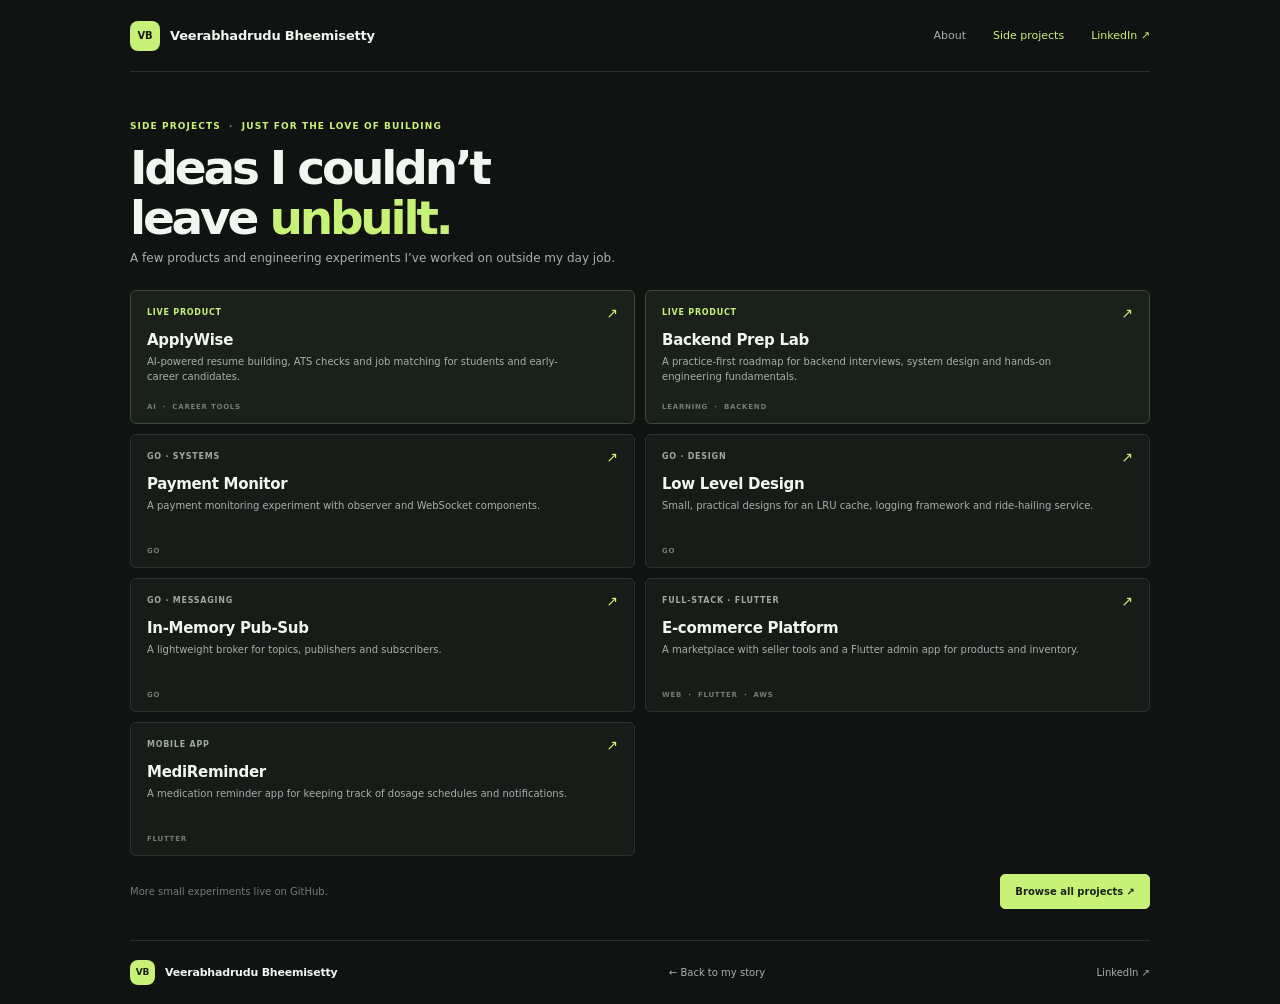
==== projects.html @ 704fee0c "Add career timeline and dedicated projects page" ====
<!doctype html>
<html lang="en">
  <head>
    <meta charset="UTF-8" />
    <meta name="viewport" content="width=device-width, initial-scale=1" />
    <meta name="theme-color" content="#101312" />
    <meta name="description" content="Side projects and experiments built by Veerabhadrudu Bheemisetty: ApplyWise, Backend Prep Lab, Go systems and product prototypes." />
    <meta property="og:title" content="Side Projects — Veerabhadrudu Bheemisetty" />
    <meta property="og:description" content="A few things I’ve built outside my day job." />
    <title>Side Projects — Veerabhadrudu Bheemisetty</title>
    <link rel="icon" type="image/svg+xml" href="./favicon.svg" />
    <link rel="stylesheet" href="./timeline.css?v=2page" />
  </head>
  <body>
    <header class="header">
      <a class="brand" href="./"><span class="brand-icon">VB</span><span>Veerabhadrudu Bheemisetty</span></a>
      <nav aria-label="Main navigation"><a href="./">About</a><a class="active" href="./projects.html">Side projects</a><a class="nav-linkedin" href="https://www.linkedin.com/in/veerabhadrudu1729/" target="_blank" rel="noreferrer">LinkedIn ↗</a></nav>
    </header>

    <main class="projects-page">
      <section class="projects-intro"><p class="eyebrow">SIDE PROJECTS <span>·</span> JUST FOR THE LOVE OF BUILDING</p><h1>Ideas I couldn’t<br />leave <em>unbuilt.</em></h1><p>A few products and engineering experiments I’ve worked on outside my day job.</p></section>
      <section class="project-grid" aria-label="Projects">
        <a class="project-card featured" href="https://applywise.vegrade.com/" target="_blank" rel="noreferrer"><span class="project-top"><span class="project-kicker">LIVE PRODUCT</span><span class="project-arrow">↗</span></span><h2>ApplyWise</h2><p>AI-powered resume building, ATS checks and job matching for students and early-career candidates.</p><span class="project-stack">AI <i>·</i> CAREER TOOLS</span></a>
        <a class="project-card featured" href="https://backendprep.vegrade.com/#/" target="_blank" rel="noreferrer"><span class="project-top"><span class="project-kicker">LIVE PRODUCT</span><span class="project-arrow">↗</span></span><h2>Backend Prep Lab</h2><p>A practice-first roadmap for backend interviews, system design and hands-on engineering fundamentals.</p><span class="project-stack">LEARNING <i>·</i> BACKEND</span></a>
        <a class="project-card" href="https://github.com/veera-1729/payment-monitor" target="_blank" rel="noreferrer"><span class="project-top"><span class="project-kicker">GO · SYSTEMS</span><span class="project-arrow">↗</span></span><h2>Payment Monitor</h2><p>A payment monitoring experiment with observer and WebSocket components.</p><span class="project-stack">GO</span></a>
        <a class="project-card" href="https://github.com/veera-1729/low-level-design" target="_blank" rel="noreferrer"><span class="project-top"><span class="project-kicker">GO · DESIGN</span><span class="project-arrow">↗</span></span><h2>Low Level Design</h2><p>Small, practical designs for an LRU cache, logging framework and ride-hailing service.</p><span class="project-stack">GO</span></a>
        <a class="project-card" href="https://github.com/veera-1729/inmemory-pub-sub" target="_blank" rel="noreferrer"><span class="project-top"><span class="project-kicker">GO · MESSAGING</span><span class="project-arrow">↗</span></span><h2>In-Memory Pub-Sub</h2><p>A lightweight broker for topics, publishers and subscribers.</p><span class="project-stack">GO</span></a>
        <a class="project-card" href="https://www.linkedin.com/in/veerabhadrudu1729/" target="_blank" rel="noreferrer"><span class="project-top"><span class="project-kicker">FULL-STACK · FLUTTER</span><span class="project-arrow">↗</span></span><h2>E-commerce Platform</h2><p>A marketplace with seller tools and a Flutter admin app for products and inventory.</p><span class="project-stack">WEB <i>·</i> FLUTTER <i>·</i> AWS</span></a>
        <a class="project-card" href="https://www.linkedin.com/in/veerabhadrudu1729/" target="_blank" rel="noreferrer"><span class="project-top"><span class="project-kicker">MOBILE APP</span><span class="project-arrow">↗</span></span><h2>MediReminder</h2><p>A medication reminder app for keeping track of dosage schedules and notifications.</p><span class="project-stack">FLUTTER</span></a>
      </section>
      <div class="projects-footer"><span>More small experiments live on GitHub.</span><a class="button-primary" href="https://github.com/veera-1729?tab=repositories" target="_blank" rel="noreferrer">Browse all projects ↗</a></div>
    </main>

    <footer class="footer"><a class="brand" href="./"><span class="brand-icon">VB</span><span>Veerabhadrudu Bheemisetty</span></a><a href="./">← Back to my story</a><a href="https://www.linkedin.com/in/veerabhadrudu1729/" target="_blank" rel="noreferrer">LinkedIn ↗</a></footer>
  </body>
</html>
---- timeline.css ----
:root{color-scheme:dark;--bg:#101312;--panel:#171c19;--line:#2a322d;--text:#f2f5f0;--muted:#a8b0aa;--dim:#727c74;--accent:#c8f277;--width:1020px;font-family:Inter,ui-sans-serif,system-ui,-apple-system,BlinkMacSystemFont,"Segoe UI",sans-serif}*{box-sizing:border-box}html{scroll-behavior:smooth}body{margin:0;background:var(--bg);color:var(--text);-webkit-font-smoothing:antialiased}a{color:inherit;text-decoration:none}a:focus-visible{outline:2px solid var(--accent);outline-offset:4px}.header,.footer,main{width:min(var(--width),calc(100% - 56px));margin:0 auto}.header{height:72px;display:flex;align-items:center;justify-content:space-between;border-bottom:1px solid var(--line)}.brand{display:flex;align-items:center;gap:10px;font-size:13px;font-weight:650;letter-spacing:-.2px}.brand-icon{width:30px;height:30px;display:grid;place-items:center;background:var(--accent);color:#192016;border-radius:8px;font-size:10px;font-weight:800}.header nav{display:flex;align-items:center;gap:27px}.header nav a,.footer>a:last-child,.footer>a:nth-child(2){color:var(--muted);font-size:11px;transition:color .16s}.header nav a:hover,.header nav .active,.header nav .nav-linkedin,.footer>a:hover{color:var(--accent)}.header nav span{padding-left:3px}.hero{min-height:415px;padding:52px 0 47px;display:grid;grid-template-columns:1fr 280px;align-items:center;gap:56px}.hero-copy{max-width:625px}.eyebrow{color:var(--accent);font-size:9px;font-weight:700;letter-spacing:1.1px;margin:0}.eyebrow span{color:#829468;padding:0 4px}.hero h1,.projects-intro h1{margin:18px 0 17px;font-size:clamp(43px,5.3vw,61px);line-height:1.06;letter-spacing:-3.2px;font-weight:670}.hero h1 em,.projects-intro h1 em{color:var(--accent);font-style:normal}.hero-lede{max-width:600px;color:#c3cac4;font-size:14px;line-height:1.8;margin:0}.hero-lede strong{color:var(--text)}.hero-links{display:flex;align-items:center;gap:22px;margin-top:22px}.button-primary{min-height:40px;padding:0 14px;display:inline-flex;align-items:center;gap:13px;background:var(--accent);border:1px solid var(--accent);border-radius:5px;color:#1c231a;font-weight:700;font-size:11px;transition:background .15s}.button-primary:hover{background:#d7ff90}.button-text{font-size:11px;color:var(--text)}.button-text:hover{color:var(--accent)}.portrait{position:relative;width:280px;height:280px;margin:0;overflow:hidden;border:1px solid #39433b;border-radius:9px;background:var(--panel)}.portrait img{width:100%;height:100%;display:block;object-fit:cover;object-position:center 35%}.portrait figcaption{position:absolute;bottom:0;left:0;right:0;padding:17px 11px 9px;background:linear-gradient(transparent,rgba(10,15,12,.8));color:#f0f2ed;font-size:8px;letter-spacing:1px}.timeline-section{padding:27px 0 33px;border-top:1px solid var(--line)}.section-heading{display:flex;align-items:end;justify-content:space-between;margin-bottom:23px}.section-heading h2{font-size:23px;line-height:1.2;letter-spacing:-.8px;margin:7px 0 0;font-weight:620}.timeline-source{color:var(--muted);font-size:10px}.timeline-source:hover{color:var(--accent)}.timeline{list-style:none;padding:0;margin:0}.timeline li{position:relative;display:grid;grid-template-columns:110px 1fr 120px;align-items:start;gap:16px;padding:13px 0 13px 23px;border-top:1px solid #222925}.timeline li:before{content:"";position:absolute;left:5px;top:0;bottom:0;width:1px;background:#364237}.timeline li:first-child:before{top:16px}.timeline li:last-child:before{bottom:calc(100% - 20px)}.timeline-marker{position:absolute;left:0;top:18px;width:11px;height:11px;border:2px solid #718858;border-radius:50%;background:var(--bg);z-index:1}.timeline .current .timeline-marker{border-color:var(--accent);background:var(--accent);box-shadow:0 0 0 4px rgba(200,242,119,.1)}.timeline-date,.timeline-type{padding-top:2px;color:var(--dim);font-size:8px;letter-spacing:.9px;font-weight:700}.timeline .current .timeline-date{color:var(--accent)}.timeline-content h3{font-size:12px;margin:0 0 4px;font-weight:650}.timeline-content h3 span{color:var(--dim);padding:0 3px}.timeline-content p{font-size:10px;line-height:1.6;color:var(--muted);margin:0}.timeline-type{text-align:right;font-size:7px}.dates-note{margin:14px 0 0 23px;color:#6f7971;font-size:9px}.footer{min-height:64px;display:flex;align-items:center;justify-content:space-between;border-top:1px solid var(--line)}.footer .brand{font-size:11px}.footer .brand-icon{width:25px;height:25px;font-size:9px}.footer p{margin:0;color:var(--dim);font-size:10px}.footer>a:last-child,.footer>a:nth-child(2){font-size:10px}.projects-page{padding-top:49px;padding-bottom:31px}.projects-intro{margin-bottom:25px}.projects-intro h1{margin:12px 0 8px;font-size:47px}.projects-intro>p:last-child{color:var(--muted);font-size:12px;margin:0}.project-grid{display:grid;grid-template-columns:repeat(2,minmax(0,1fr));gap:10px}.project-card{min-height:134px;display:flex;flex-direction:column;align-items:flex-start;padding:14px 16px 12px;border:1px solid var(--line);border-radius:6px;background:var(--panel);transition:border-color .16s,transform .16s}.project-card:hover{border-color:#778a58;transform:translateY(-2px)}.project-card.featured{background:#19211a;border-color:#3b4b35}.project-top{width:100%;display:flex;align-items:center;justify-content:space-between}.project-kicker,.project-stack{color:#9ca99e;font-size:8px;font-weight:700;letter-spacing:.75px}.featured .project-kicker{color:var(--accent)}.project-arrow{color:var(--accent);font-size:14px}.project-card h2{font-size:15px;letter-spacing:-.3px;margin:10px 0 5px}.project-card p{max-width:440px;color:var(--muted);font-size:10px;line-height:1.5;margin:0 0 10px}.project-stack{margin-top:auto;color:var(--dim);font-size:7px}.project-stack i{font-style:normal;color:#818a80;padding:0 3px}.projects-footer{display:flex;justify-content:space-between;align-items:center;margin-top:18px}.projects-footer>span{color:var(--dim);font-size:10px}.projects-footer .button-primary{min-height:35px;font-size:10px}.page-projects .footer{margin-top:0}
@media(min-width:1300px){.hero{min-height:448px}.portrait{width:300px;height:300px}}
@media(max-width:680px){.header,.footer,main{width:calc(100% - 36px)}.header{height:63px}.brand{font-size:11px;gap:7px}.brand-icon{width:27px;height:27px}.header nav{gap:14px}.header nav a{font-size:9px}.hero{min-height:0;grid-template-columns:1fr 155px;gap:21px;padding:37px 0 35px}.hero h1{font-size:41px;letter-spacing:-2.3px}.hero-lede{font-size:11px;line-height:1.65}.portrait{width:155px;height:190px}.hero-links{gap:14px;margin-top:17px}.button-primary{font-size:10px;min-height:37px;padding:0 11px}.button-text{font-size:10px}.timeline-section{padding-top:23px}.section-heading{margin-bottom:16px}.section-heading h2{font-size:20px}.timeline li{grid-template-columns:78px 1fr;gap:9px;padding-top:12px;padding-bottom:12px}.timeline-type{display:none}.timeline-content h3{font-size:11px}.timeline-content p{font-size:9px}.timeline-date{font-size:7px}.dates-note{font-size:8px}.footer p{display:none}.projects-page{padding-top:34px}.projects-intro h1{font-size:42px;letter-spacing:-2px}.project-grid{grid-template-columns:1fr;gap:8px}.project-card{min-height:120px;padding:13px 14px}.project-card h2{margin-top:8px}.project-card p{font-size:10px}.projects-footer>span{max-width:130px;line-height:1.5}.footer>a:last-child,.footer>a:nth-child(2){font-size:9px}}
@media(max-width:390px){.hero{grid-template-columns:1fr 125px;gap:14px}.hero h1{font-size:35px;letter-spacing:-2px}.portrait{width:125px;height:165px}.header nav{gap:10px}.header nav a{font-size:8px}}
@media(prefers-reduced-motion:reduce){html{scroll-behavior:auto}*,*::before,*::after{transition:none!important}}
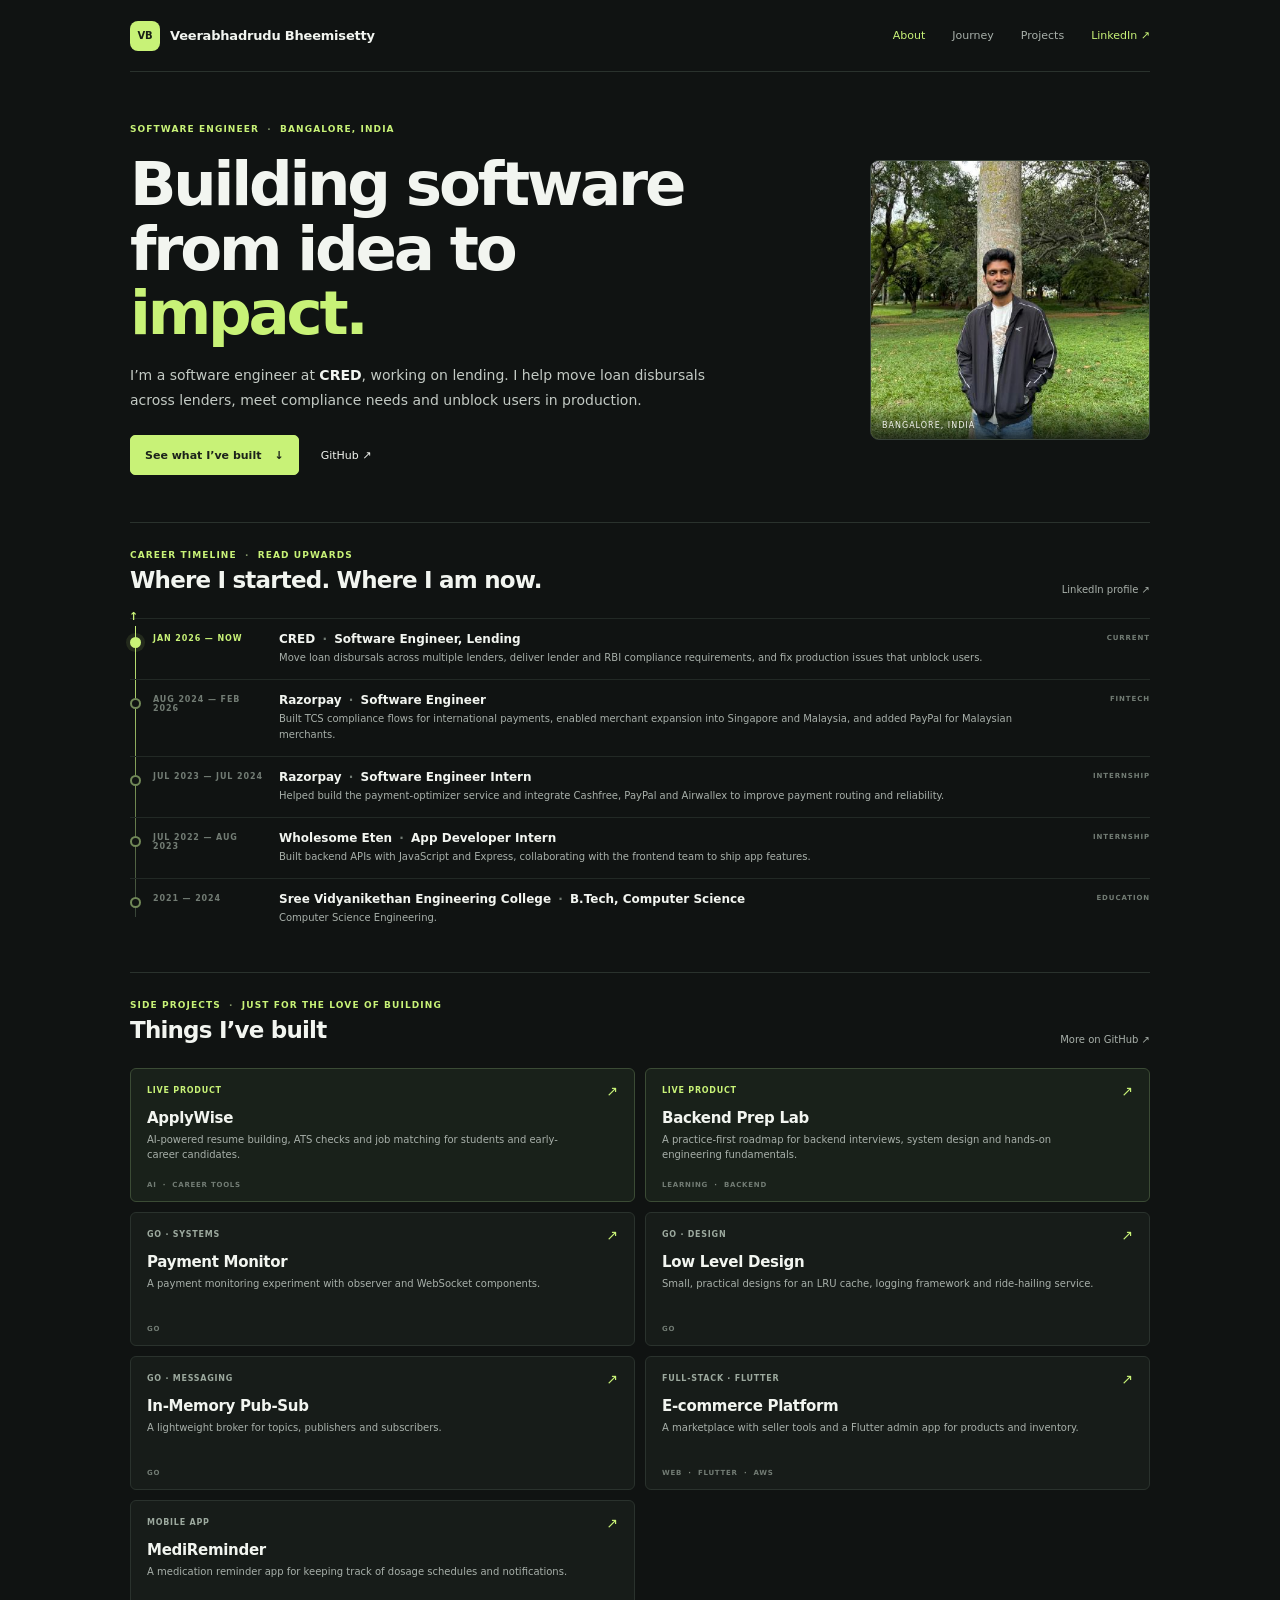
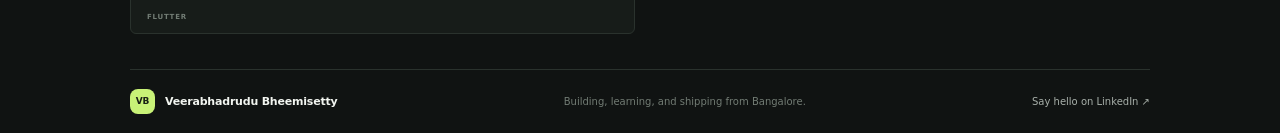
==== commit 1d2e2fe7: "Show projects in the main portfolio page" ====
--- a/projects.html
+++ b/projects.html
@@ -3,34 +3,9 @@
   <head>
     <meta charset="UTF-8" />
     <meta name="viewport" content="width=device-width, initial-scale=1" />
-    <meta name="theme-color" content="#101312" />
-    <meta name="description" content="Side projects and experiments built by Veerabhadrudu Bheemisetty: ApplyWise, Backend Prep Lab, Go systems and product prototypes." />
-    <meta property="og:title" content="Side Projects — Veerabhadrudu Bheemisetty" />
-    <meta property="og:description" content="A few things I’ve built outside my day job." />
-    <title>Side Projects — Veerabhadrudu Bheemisetty</title>
-    <link rel="icon" type="image/svg+xml" href="./favicon.svg" />
-    <link rel="stylesheet" href="./timeline.css?v=2page" />
+    <meta http-equiv="refresh" content="0; url=./#projects" />
+    <title>Projects — Veerabhadrudu Bheemisetty</title>
+    <script>window.location.replace("./#projects");</script>
   </head>
-  <body>
-    <header class="header">
-      <a class="brand" href="./"><span class="brand-icon">VB</span><span>Veerabhadrudu Bheemisetty</span></a>
-      <nav aria-label="Main navigation"><a href="./">About</a><a class="active" href="./projects.html">Side projects</a><a class="nav-linkedin" href="https://www.linkedin.com/in/veerabhadrudu1729/" target="_blank" rel="noreferrer">LinkedIn ↗</a></nav>
-    </header>
-
-    <main class="projects-page">
-      <section class="projects-intro"><p class="eyebrow">SIDE PROJECTS <span>·</span> JUST FOR THE LOVE OF BUILDING</p><h1>Ideas I couldn’t<br />leave <em>unbuilt.</em></h1><p>A few products and engineering experiments I’ve worked on outside my day job.</p></section>
-      <section class="project-grid" aria-label="Projects">
-        <a class="project-card featured" href="https://applywise.vegrade.com/" target="_blank" rel="noreferrer"><span class="project-top"><span class="project-kicker">LIVE PRODUCT</span><span class="project-arrow">↗</span></span><h2>ApplyWise</h2><p>AI-powered resume building, ATS checks and job matching for students and early-career candidates.</p><span class="project-stack">AI <i>·</i> CAREER TOOLS</span></a>
-        <a class="project-card featured" href="https://backendprep.vegrade.com/#/" target="_blank" rel="noreferrer"><span class="project-top"><span class="project-kicker">LIVE PRODUCT</span><span class="project-arrow">↗</span></span><h2>Backend Prep Lab</h2><p>A practice-first roadmap for backend interviews, system design and hands-on engineering fundamentals.</p><span class="project-stack">LEARNING <i>·</i> BACKEND</span></a>
-        <a class="project-card" href="https://github.com/veera-1729/payment-monitor" target="_blank" rel="noreferrer"><span class="project-top"><span class="project-kicker">GO · SYSTEMS</span><span class="project-arrow">↗</span></span><h2>Payment Monitor</h2><p>A payment monitoring experiment with observer and WebSocket components.</p><span class="project-stack">GO</span></a>
-        <a class="project-card" href="https://github.com/veera-1729/low-level-design" target="_blank" rel="noreferrer"><span class="project-top"><span class="project-kicker">GO · DESIGN</span><span class="project-arrow">↗</span></span><h2>Low Level Design</h2><p>Small, practical designs for an LRU cache, logging framework and ride-hailing service.</p><span class="project-stack">GO</span></a>
-        <a class="project-card" href="https://github.com/veera-1729/inmemory-pub-sub" target="_blank" rel="noreferrer"><span class="project-top"><span class="project-kicker">GO · MESSAGING</span><span class="project-arrow">↗</span></span><h2>In-Memory Pub-Sub</h2><p>A lightweight broker for topics, publishers and subscribers.</p><span class="project-stack">GO</span></a>
-        <a class="project-card" href="https://www.linkedin.com/in/veerabhadrudu1729/" target="_blank" rel="noreferrer"><span class="project-top"><span class="project-kicker">FULL-STACK · FLUTTER</span><span class="project-arrow">↗</span></span><h2>E-commerce Platform</h2><p>A marketplace with seller tools and a Flutter admin app for products and inventory.</p><span class="project-stack">WEB <i>·</i> FLUTTER <i>·</i> AWS</span></a>
-        <a class="project-card" href="https://www.linkedin.com/in/veerabhadrudu1729/" target="_blank" rel="noreferrer"><span class="project-top"><span class="project-kicker">MOBILE APP</span><span class="project-arrow">↗</span></span><h2>MediReminder</h2><p>A medication reminder app for keeping track of dosage schedules and notifications.</p><span class="project-stack">FLUTTER</span></a>
-      </section>
-      <div class="projects-footer"><span>More small experiments live on GitHub.</span><a class="button-primary" href="https://github.com/veera-1729?tab=repositories" target="_blank" rel="noreferrer">Browse all projects ↗</a></div>
-    </main>
-
-    <footer class="footer"><a class="brand" href="./"><span class="brand-icon">VB</span><span>Veerabhadrudu Bheemisetty</span></a><a href="./">← Back to my story</a><a href="https://www.linkedin.com/in/veerabhadrudu1729/" target="_blank" rel="noreferrer">LinkedIn ↗</a></footer>
-  </body>
+  <body><p>Projects are now part of the <a href="./#projects">main portfolio page</a>.</p></body>
 </html>
